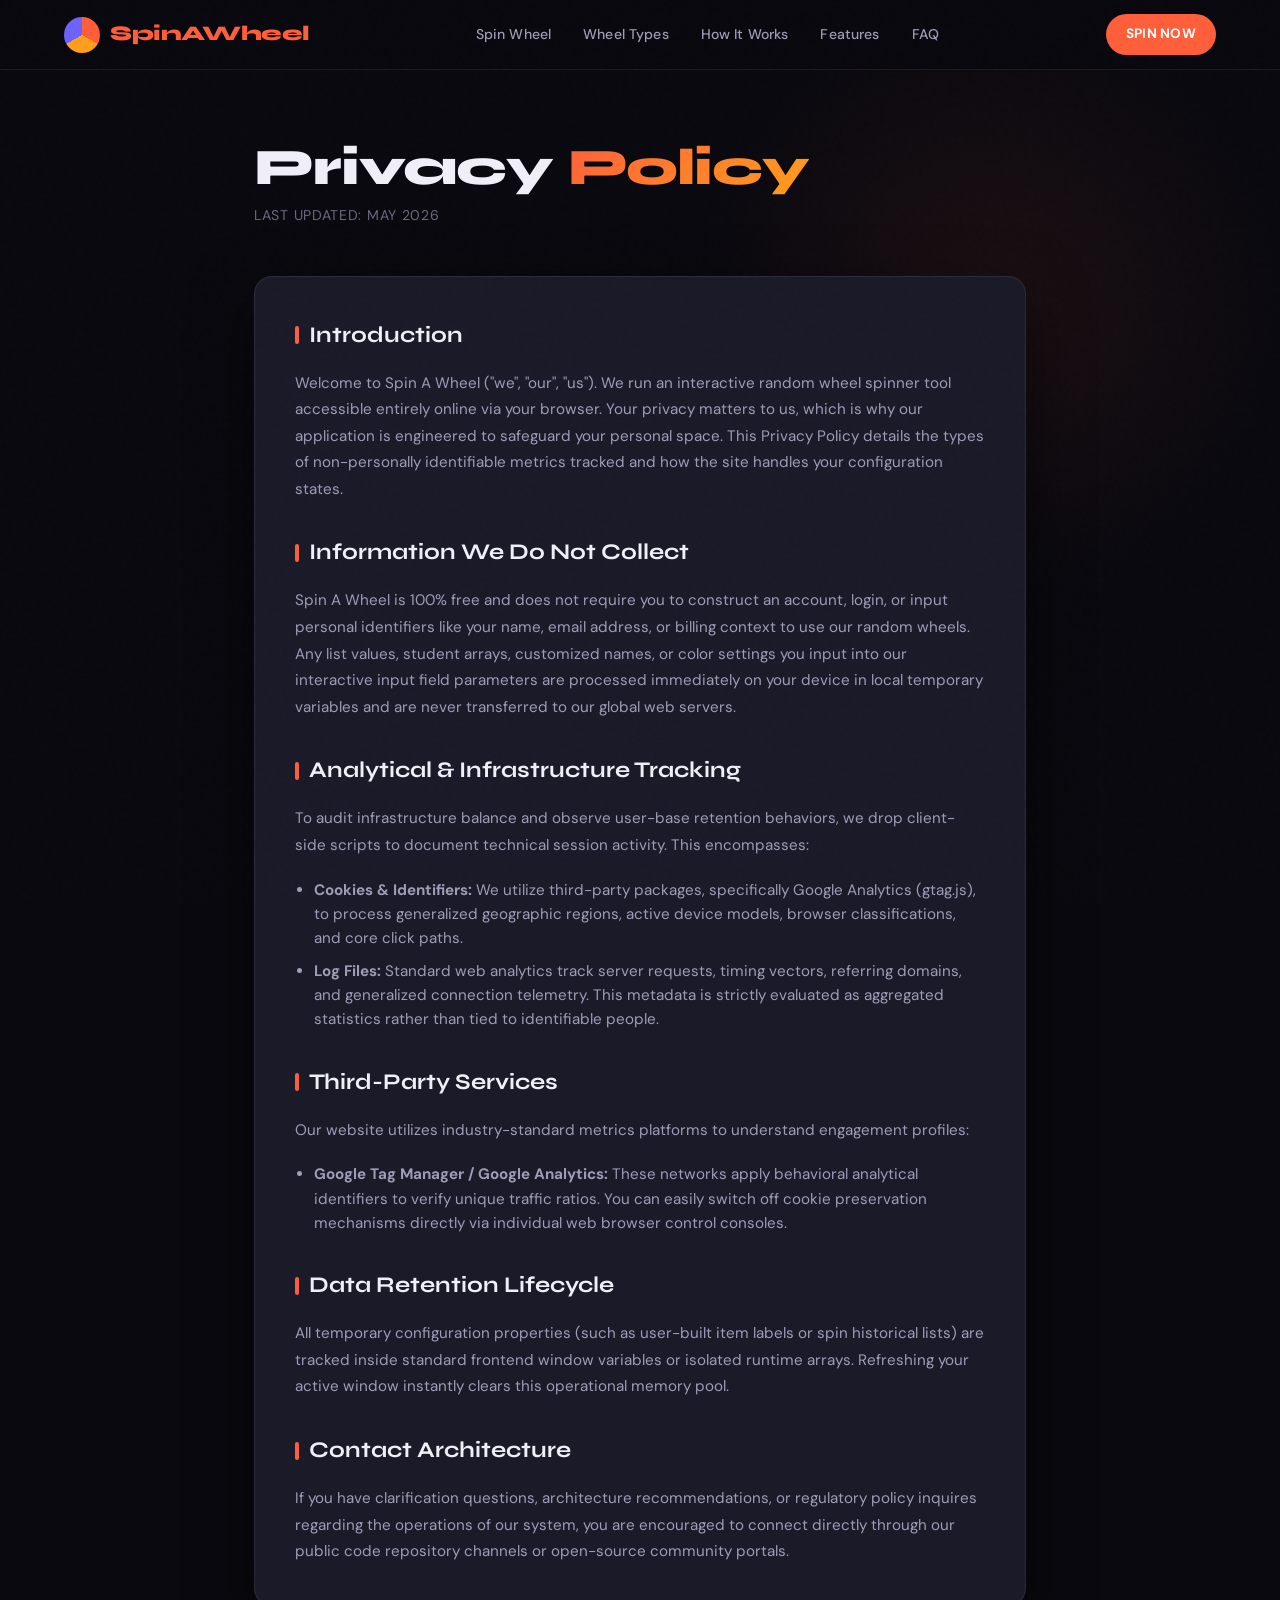
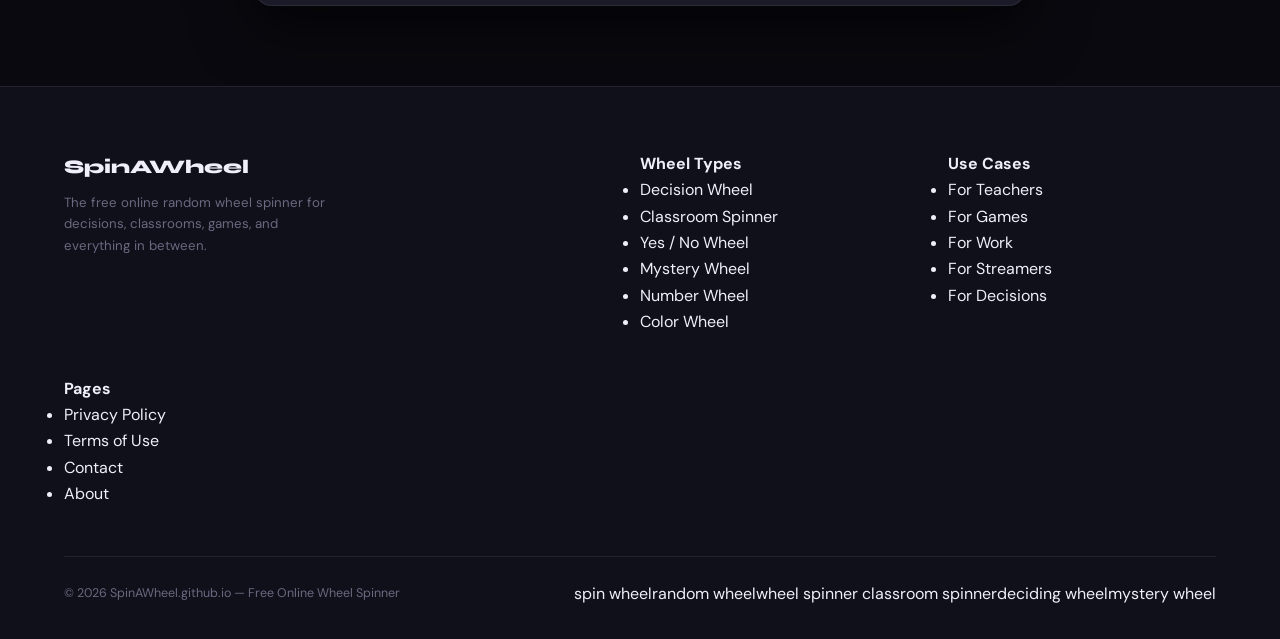
==== privacy.html @ 35850b82 "Create privacy.html" ====
<!DOCTYPE html>
<html lang="en">
<head>
  <script async src="https://www.googletagmanager.com/gtag/js?id=G-ZPEH3GL405"></script>
  <script>
    window.dataLayer = window.dataLayer || [];
    function gtag(){dataLayer.push(arguments);}
    gtag('js', new Date());
    gtag('config', 'G-ZPEH3GL405');
  </script>
  <meta charset="UTF-8" />
  <meta name="viewport" content="width=device-width, initial-scale=1.0" />
  <title>Privacy Policy – Spin A Wheel</title>
  <meta name="description" content="Read the Privacy Policy for Spin A Wheel. Learn how we maintain your privacy and secure data on our free online random wheel spinner tool." />
  <meta name="robots" content="index, follow" />
  <link rel="canonical" href="https://spinawheel.github.io/privacy.html" />
  <link rel="icon" type="image/png" sizes="32x32" href="/favicon.png">

  <link rel="preconnect" href="https://fonts.googleapis.com" />
  <link rel="preconnect" href="https://fonts.gstatic.com" crossorigin />
  <link href="https://fonts.googleapis.com/css2?family=Syne:wght@400;600;700;800&family=DM+Sans:ital,wght@0,300;0,400;0,500;1,300&display=swap" rel="stylesheet" />

  <style>
    /* ============================================================
       CSS VARIABLES & RESET (Synced with Main Layout)
    ============================================================ */
    :root {
      --bg: #09090f;
      --bg2: #10101a;
      --bg3: #15151f;
      --surface: #1a1a28;
      --border: rgba(255,255,255,0.08);
      --accent: #ff5e3a;
      --accent2: #ff9f1c;
      --accent3: #6c63ff;
      --text: #f0eff8;
      --text2: #a09cb8;
      --text3: #6b6880;
      --radius: 18px;
      --radius-sm: 10px;
      --shadow: 0 20px 60px rgba(0,0,0,0.6);
      --font-display: 'Syne', sans-serif;
      --font-body: 'DM Sans', sans-serif;
    }

    *, *::before, *::after { box-sizing: border-box; margin: 0; padding: 0; }
    html { scroll-behavior: smooth; }
    body {
      background: var(--bg);
      color: var(--text);
      font-family: var(--font-body);
      font-size: 16px;
      line-height: 1.65;
      overflow-x: hidden;
    }
    a { color: inherit; text-decoration: none; transition: color 0.2s; }
    a:hover { color: var(--accent); }

    /* Scrollbar */
    ::-webkit-scrollbar { width: 6px; }
    ::-webkit-scrollbar-track { background: var(--bg2); }
    ::-webkit-scrollbar-thumb { background: var(--accent); border-radius: 3px; }

    /* Noise overlay overlaying body background */
    body::before {
      content: '';
      position: fixed; inset: 0;
      background-image: url("data:image/svg+xml,%3Csvg viewBox='0 0 200 200' xmlns='http://www.w3.org/2000/svg'%3E%3Cfilter id='n'%3E%3CfeTurbulence type='fractalNoise' baseFrequency='0.9' numOctaves='4' stitchTiles='stitch'/%3E%3C/filter%3E%3Crect width='100%25' height='100%25' filter='url(%23n)' opacity='0.03'/%3E%3C/svg%3E");
      pointer-events: none; z-index: 9999; opacity: 0.4;
    }

    /* ============================================================
       HEADER COMPONENT
    ============================================================ */
    #site-header {
      position: fixed; top: 0; left: 0; right: 0; z-index: 1000;
      padding: 0 5%; height: 70px;
      display: flex; align-items: center; justify-content: space-between;
      background: rgba(9,9,15,0.85); backdrop-filter: blur(20px);
      border-bottom: 1px solid var(--border); transition: all 0.3s;
    }
    #site-header.scrolled {
      height: 60px; background: rgba(9,9,15,0.97); box-shadow: 0 4px 30px rgba(0,0,0,0.5);
    }
    .header-logo {
      display: flex; align-items: center; gap: 10px;
      font-family: var(--font-display); font-weight: 800; font-size: 1.3rem; letter-spacing: -0.02em;
    }
    .header-logo .logo-icon {
      width: 36px; height: 36px;
      background: conic-gradient(var(--accent) 0deg 120deg, var(--accent2) 120deg 240deg, var(--accent3) 240deg 360deg);
      border-radius: 50%; animation: logoSpin 8s linear infinite; flex-shrink: 0;
    }
    @keyframes logoSpin { to { transform: rotate(360deg); } }
    .header-logo span { color: var(--accent); }
    .header-nav { display: flex; align-items: center; gap: 2rem; }
    .header-nav a { font-size: 0.88rem; font-weight: 500; color: var(--text2); letter-spacing: 0.01em; }
    .header-nav a:hover, .header-nav a.active { color: var(--text); }
    .header-cta {
      background: var(--accent); color: #fff; font-weight: 700; font-size: 0.85rem;
      padding: 9px 20px; border-radius: 50px; letter-spacing: 0.02em; text-transform: uppercase;
    }
    .header-cta:hover { background: #ff7a5c; transform: translateY(-1px); box-shadow: 0 6px 20px rgba(255,94,58,0.4); }
    
    .hamburger { display: none; flex-direction: column; gap: 5px; background: none; padding: 4px; }
    .hamburger span { width: 24px; height: 2px; background: var(--text); border-radius: 2px; transition: all 0.3s; display: block; }
    .mobile-nav {
      display: none; position: fixed; top: 70px; left: 0; right: 0;
      background: var(--bg2); border-bottom: 1px solid var(--border);
      flex-direction: column; padding: 1.5rem 5%; gap: 1rem; z-index: 999;
    }
    .mobile-nav.open { display: flex; }
    .mobile-nav a { font-size: 1rem; color: var(--text2); padding: 0.4rem 0; }
    @media (max-width: 768px) { .header-nav, .header-cta { display: none; } .hamburger { display: flex; } }

    /* ============================================================
       LEGAL CONTENT CONTAINER
    ============================================================ */
    .legal-wrapper {
      padding: 140px 5% 80px;
      max-width: 900px;
      margin: 0 auto;
      position: relative;
    }
    .hero-bg-glow {
      position: absolute; width: 600px; height: 600px;
      background: radial-gradient(circle, rgba(255,94,58,0.08) 0%, transparent 70%);
      top: 0px; right: -200px; pointer-events: none; z-index: 0;
    }
    .legal-header {
      margin-bottom: 3rem;
      position: relative; z-index: 1;
    }
    .legal-title {
      font-family: var(--font-display); font-size: clamp(2.2rem, 4vw, 3.5rem);
      font-weight: 800; letter-spacing: -0.02em; line-height: 1.1; margin-bottom: 0.5rem;
    }
    .legal-title .grad {
      background: linear-gradient(135deg, var(--accent) 0%, var(--accent2) 100%);
      -webkit-background-clip: text; -webkit-text-fill-color: transparent; background-clip: text;
    }
    .legal-meta {
      font-size: 0.88rem; color: var(--text3); text-transform: uppercase; letter-spacing: 0.05em;
    }
    .legal-content {
      background: var(--surface); border: 1px solid var(--border);
      border-radius: var(--radius); padding: 2.5rem;
      box-shadow: var(--shadow); position: relative; z-index: 1;
    }
    .legal-content section {
      margin-bottom: 2rem;
    }
    .legal-content section:last-child {
      margin-bottom: 0;
    }
    .legal-content h2 {
      font-family: var(--font-display); font-size: 1.4rem; font-weight: 700;
      margin-bottom: 1rem; color: var(--text); display: flex; align-items: center; gap: 10px;
    }
    .legal-content h2::before {
      content: ''; width: 4px; height: 18px; background: var(--accent); border-radius: 2px; display: inline-block;
    }
    .legal-content p {
      color: var(--text2); font-size: 0.95rem; line-height: 1.75; margin-bottom: 1.2rem;
    }
    .legal-content p:last-child {
      margin-bottom: 0;
    }
    .legal-content ul {
      margin: 0 0 1.2rem 1.2rem; list-style: disc; color: var(--text2); font-size: 0.95rem;
    }
    .legal-content ul li {
      margin-bottom: 0.5rem; line-height: 1.6;
    }

    /* ============================================================
       FOOTER COMPONENT
    ============================================================ */
    #site-footer {
      background: var(--bg2); border-top: 1px solid var(--border); padding: 4rem 5% 2rem;
      position: relative; z-index: 1;
    }
    .footer-top { display: grid; grid-template-columns: 2fr 1fr 1fr; gap: 2.5rem; margin-bottom: 3rem; }
    @media (max-width: 768px) { .footer-top { grid-template-columns: 1fr; gap: 2rem; } }
    .footer-brand .brand-name { font-family: var(--font-display); font-size: 1.2rem; font-weight: 800; margin-bottom: 0.6rem; }
    .footer-brand p { font-size: 0.83rem; color: var(--text3); line-height: 1.6; max-width: 280px; }
    .footer-links h4 { font-family: var(--font-display); font-size: 0.85rem; font-weight: 700; text-transform: uppercase; letter-spacing: 0.05em; margin-bottom: 1rem; color: var(--text); }
    .footer-links ul { display: flex; flex-direction: column; gap: 0.6rem; }
    .footer-links a { font-size: 0.85rem; color: var(--text2); }
    .footer-links a:hover { color: var(--text); }
    .footer-bottom { border-top: 1px solid var(--border); padding-top: 1.5rem; display: flex; justify-content: space-between; align-items: center; flex-wrap: wrap; gap: 1rem; }
    .footer-bottom p { font-size: 0.78rem; color: var(--text3); }
    .footer-legal-links { display: flex; gap: 1.5rem; }
    .footer-legal-links a { font-size: 0.78rem; color: var(--text3); }
    .footer-legal-links a:hover { color: var(--text2); }
  </style>
</head>
<body>

  <!-- HEADER (component) -->
<header id="site-header"></header>
<nav class="mobile-nav" id="mobile-nav"></nav>

  <main class="legal-wrapper">
    <div class="hero-bg-glow"></div>
    
    <div class="legal-header">
      <h1 class="legal-title">Privacy <span class="grad">Policy</span></h1>
      <div class="legal-meta">Last Updated: May 2026</div>
    </div>

    <article class="legal-content">
      <section>
        <h2>Introduction</h2>
        <p>Welcome to Spin A Wheel ("we", "our", "us"). We run an interactive random wheel spinner tool accessible entirely online via your browser. Your privacy matters to us, which is why our application is engineered to safeguard your personal space. This Privacy Policy details the types of non-personally identifiable metrics tracked and how the site handles your configuration states.</p>
      </section>

      <section>
        <h2>Information We Do Not Collect</h2>
        <p>Spin A Wheel is 100% free and does not require you to construct an account, login, or input personal identifiers like your name, email address, or billing context to use our random wheels. Any list values, student arrays, customized names, or color settings you input into our interactive input field parameters are processed immediately on your device in local temporary variables and are never transferred to our global web servers.</p>
      </section>

      <section>
        <h2>Analytical & Infrastructure Tracking</h2>
        <p>To audit infrastructure balance and observe user-base retention behaviors, we drop client-side scripts to document technical session activity. This encompasses:</p>
        <ul>
          <li><strong>Cookies & Identifiers:</strong> We utilize third-party packages, specifically Google Analytics (gtag.js), to process generalized geographic regions, active device models, browser classifications, and core click paths.</li>
          <li><strong>Log Files:</strong> Standard web analytics track server requests, timing vectors, referring domains, and generalized connection telemetry. This metadata is strictly evaluated as aggregated statistics rather than tied to identifiable people.</li>
        </ul>
      </section>

      <section>
        <h2>Third-Party Services</h2>
        <p>Our website utilizes industry-standard metrics platforms to understand engagement profiles:</p>
        <ul>
          <li><strong>Google Tag Manager / Google Analytics:</strong> These networks apply behavioral analytical identifiers to verify unique traffic ratios. You can easily switch off cookie preservation mechanisms directly via individual web browser control consoles.</li>
        </ul>
      </section>

      <section>
        <h2>Data Retention Lifecycle</h2>
        <p>All temporary configuration properties (such as user-built item labels or spin historical lists) are tracked inside standard frontend window variables or isolated runtime arrays. Refreshing your active window instantly clears this operational memory pool.</p>
      </section>

      <section>
        <h2>Contact Architecture</h2>
        <p>If you have clarification questions, architecture recommendations, or regulatory policy inquires regarding the operations of our system, you are encouraged to connect directly through our public code repository channels or open-source community portals.</p>
      </section>
    </article>
  </main>

  <!-- Footer placeholder -->
<footer id="site-footer"></footer>

<!-- Include the component scripts -->
<script src="components/header.js"></script>
<script src="components/footer.js"></script>  
</body>
</html>
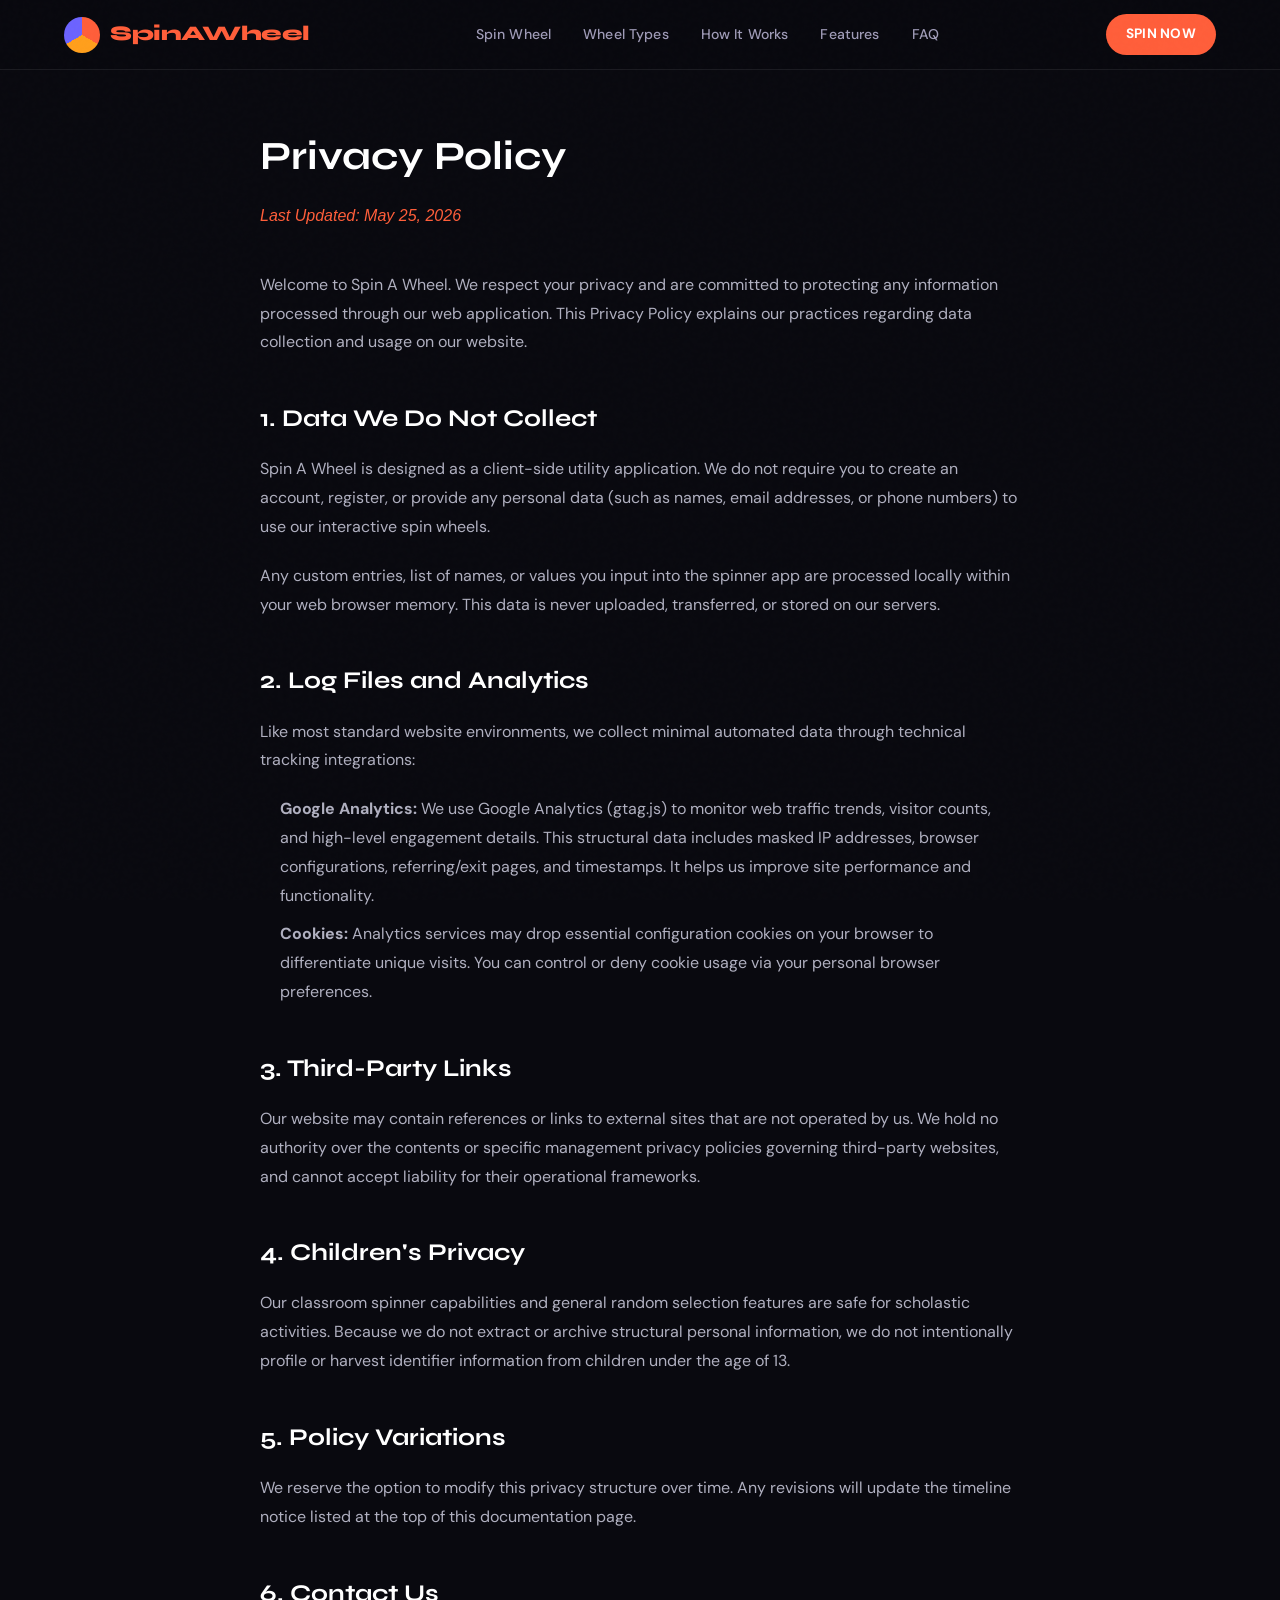
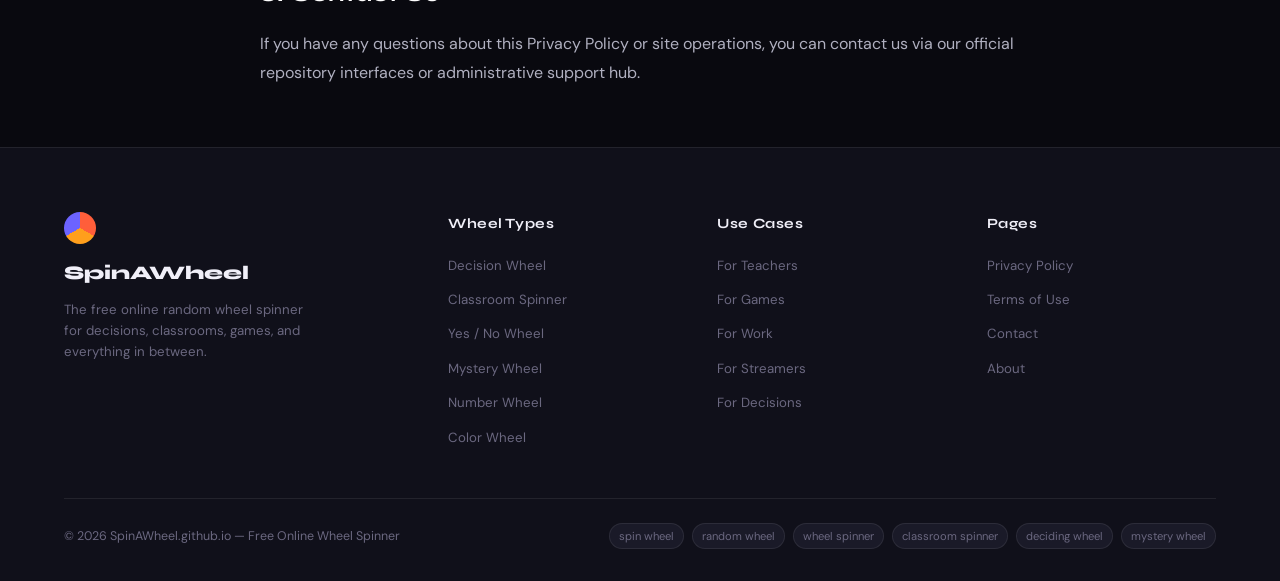
==== commit a04c2f00: "Update privacy.html" ====
--- a/privacy.html
+++ b/privacy.html
@@ -1,259 +1,105 @@
 <!DOCTYPE html>
 <html lang="en">
-<head>
-  <script async src="https://www.googletagmanager.com/gtag/js?id=G-ZPEH3GL405"></script>
-  <script>
-    window.dataLayer = window.dataLayer || [];
-    function gtag(){dataLayer.push(arguments);}
-    gtag('js', new Date());
-    gtag('config', 'G-ZPEH3GL405');
-  </script>
+<head>  
   <meta charset="UTF-8" />
   <meta name="viewport" content="width=device-width, initial-scale=1.0" />
   <title>Privacy Policy – Spin A Wheel</title>
-  <meta name="description" content="Read the Privacy Policy for Spin A Wheel. Learn how we maintain your privacy and secure data on our free online random wheel spinner tool." />
+  <meta name="description" content="Privacy Policy for Spin A Wheel. Learn how we handle your data when using our free online random wheel spinner." />
   <meta name="robots" content="index, follow" />
   <link rel="canonical" href="https://spinawheel.github.io/privacy.html" />
   <link rel="icon" type="image/png" sizes="32x32" href="/favicon.png">
-
   <link rel="preconnect" href="https://fonts.googleapis.com" />
   <link rel="preconnect" href="https://fonts.gstatic.com" crossorigin />
   <link href="https://fonts.googleapis.com/css2?family=Syne:wght@400;600;700;800&family=DM+Sans:ital,wght@0,300;0,400;0,500;1,300&display=swap" rel="stylesheet" />
-
+  <link rel="stylesheet" href="style.css" />  
   <style>
-    /* ============================================================
-       CSS VARIABLES & RESET (Synced with Main Layout)
-    ============================================================ */
-    :root {
-      --bg: #09090f;
-      --bg2: #10101a;
-      --bg3: #15151f;
-      --surface: #1a1a28;
-      --border: rgba(255,255,255,0.08);
-      --accent: #ff5e3a;
-      --accent2: #ff9f1c;
-      --accent3: #6c63ff;
-      --text: #f0eff8;
-      --text2: #a09cb8;
-      --text3: #6b6880;
-      --radius: 18px;
-      --radius-sm: 10px;
-      --shadow: 0 20px 60px rgba(0,0,0,0.6);
-      --font-display: 'Syne', sans-serif;
-      --font-body: 'DM Sans', sans-serif;
+    .legal-container {
+      max-width: 800px;
+      margin: 120px auto 60px;
+      padding: 0 20px;
+      font-family: 'DM Sans', sans-serif;
+      color: #b0b0c0;
+      line-height: 1.8;
     }
-
-    *, *::before, *::after { box-sizing: border-box; margin: 0; padding: 0; }
-    html { scroll-behavior: smooth; }
-    body {
-      background: var(--bg);
-      color: var(--text);
-      font-family: var(--font-body);
-      font-size: 16px;
-      line-height: 1.65;
-      overflow-x: hidden;
+    .legal-container h1 {
+      font-family: 'Syne', sans-serif;
+      color: #fff;
+      font-size: 2.5rem;
+      margin-bottom: 10px;
     }
-    a { color: inherit; text-decoration: none; transition: color 0.2s; }
-    a:hover { color: var(--accent); }
-
-    /* Scrollbar */
-    ::-webkit-scrollbar { width: 6px; }
-    ::-webkit-scrollbar-track { background: var(--bg2); }
-    ::-webkit-scrollbar-thumb { background: var(--accent); border-radius: 3px; }
-
-    /* Noise overlay overlaying body background */
-    body::before {
-      content: '';
-      position: fixed; inset: 0;
-      background-image: url("data:image/svg+xml,%3Csvg viewBox='0 0 200 200' xmlns='http://www.w3.org/2000/svg'%3E%3Cfilter id='n'%3E%3CfeTurbulence type='fractalNoise' baseFrequency='0.9' numOctaves='4' stitchTiles='stitch'/%3E%3C/filter%3E%3Crect width='100%25' height='100%25' filter='url(%23n)' opacity='0.03'/%3E%3C/svg%3E");
-      pointer-events: none; z-index: 9999; opacity: 0.4;
+    .legal-container h2 {
+      font-family: 'Syne', sans-serif;
+      color: #fff;
+      font-size: 1.5rem;
+      margin-top: 40px;
+      margin-bottom: 15px;
     }
-
-    /* ============================================================
-       HEADER COMPONENT
-    ============================================================ */
-    #site-header {
-      position: fixed; top: 0; left: 0; right: 0; z-index: 1000;
-      padding: 0 5%; height: 70px;
-      display: flex; align-items: center; justify-content: space-between;
-      background: rgba(9,9,15,0.85); backdrop-filter: blur(20px);
-      border-bottom: 1px solid var(--border); transition: all 0.3s;
+    .legal-container p {
+      margin-bottom: 20px;
     }
-    #site-header.scrolled {
-      height: 60px; background: rgba(9,9,15,0.97); box-shadow: 0 4px 30px rgba(0,0,0,0.5);
+    .legal-container ul {
+      margin-bottom: 20px;
+      padding-left: 20px;
     }
-    .header-logo {
-      display: flex; align-items: center; gap: 10px;
-      font-family: var(--font-display); font-weight: 800; font-size: 1.3rem; letter-spacing: -0.02em;
+    .legal-container li {
+      margin-bottom: 10px;
     }
-    .header-logo .logo-icon {
-      width: 36px; height: 36px;
-      background: conic-gradient(var(--accent) 0deg 120deg, var(--accent2) 120deg 240deg, var(--accent3) 240deg 360deg);
-      border-radius: 50%; animation: logoSpin 8s linear infinite; flex-shrink: 0;
+    .last-updated {
+      font-style: italic;
+      margin-bottom: 40px;
+      color: var(--accent, #6c63ff);
     }
-    @keyframes logoSpin { to { transform: rotate(360deg); } }
-    .header-logo span { color: var(--accent); }
-    .header-nav { display: flex; align-items: center; gap: 2rem; }
-    .header-nav a { font-size: 0.88rem; font-weight: 500; color: var(--text2); letter-spacing: 0.01em; }
-    .header-nav a:hover, .header-nav a.active { color: var(--text); }
-    .header-cta {
-      background: var(--accent); color: #fff; font-weight: 700; font-size: 0.85rem;
-      padding: 9px 20px; border-radius: 50px; letter-spacing: 0.02em; text-transform: uppercase;
-    }
-    .header-cta:hover { background: #ff7a5c; transform: translateY(-1px); box-shadow: 0 6px 20px rgba(255,94,58,0.4); }
-    
-    .hamburger { display: none; flex-direction: column; gap: 5px; background: none; padding: 4px; }
-    .hamburger span { width: 24px; height: 2px; background: var(--text); border-radius: 2px; transition: all 0.3s; display: block; }
-    .mobile-nav {
-      display: none; position: fixed; top: 70px; left: 0; right: 0;
-      background: var(--bg2); border-bottom: 1px solid var(--border);
-      flex-direction: column; padding: 1.5rem 5%; gap: 1rem; z-index: 999;
-    }
-    .mobile-nav.open { display: flex; }
-    .mobile-nav a { font-size: 1rem; color: var(--text2); padding: 0.4rem 0; }
-    @media (max-width: 768px) { .header-nav, .header-cta { display: none; } .hamburger { display: flex; } }
-
-    /* ============================================================
-       LEGAL CONTENT CONTAINER
-    ============================================================ */
-    .legal-wrapper {
-      padding: 140px 5% 80px;
-      max-width: 900px;
-      margin: 0 auto;
-      position: relative;
-    }
-    .hero-bg-glow {
-      position: absolute; width: 600px; height: 600px;
-      background: radial-gradient(circle, rgba(255,94,58,0.08) 0%, transparent 70%);
-      top: 0px; right: -200px; pointer-events: none; z-index: 0;
-    }
-    .legal-header {
-      margin-bottom: 3rem;
-      position: relative; z-index: 1;
-    }
-    .legal-title {
-      font-family: var(--font-display); font-size: clamp(2.2rem, 4vw, 3.5rem);
-      font-weight: 800; letter-spacing: -0.02em; line-height: 1.1; margin-bottom: 0.5rem;
-    }
-    .legal-title .grad {
-      background: linear-gradient(135deg, var(--accent) 0%, var(--accent2) 100%);
-      -webkit-background-clip: text; -webkit-text-fill-color: transparent; background-clip: text;
-    }
-    .legal-meta {
-      font-size: 0.88rem; color: var(--text3); text-transform: uppercase; letter-spacing: 0.05em;
-    }
-    .legal-content {
-      background: var(--surface); border: 1px solid var(--border);
-      border-radius: var(--radius); padding: 2.5rem;
-      box-shadow: var(--shadow); position: relative; z-index: 1;
-    }
-    .legal-content section {
-      margin-bottom: 2rem;
-    }
-    .legal-content section:last-child {
-      margin-bottom: 0;
-    }
-    .legal-content h2 {
-      font-family: var(--font-display); font-size: 1.4rem; font-weight: 700;
-      margin-bottom: 1rem; color: var(--text); display: flex; align-items: center; gap: 10px;
-    }
-    .legal-content h2::before {
-      content: ''; width: 4px; height: 18px; background: var(--accent); border-radius: 2px; display: inline-block;
-    }
-    .legal-content p {
-      color: var(--text2); font-size: 0.95rem; line-height: 1.75; margin-bottom: 1.2rem;
-    }
-    .legal-content p:last-child {
-      margin-bottom: 0;
-    }
-    .legal-content ul {
-      margin: 0 0 1.2rem 1.2rem; list-style: disc; color: var(--text2); font-size: 0.95rem;
-    }
-    .legal-content ul li {
-      margin-bottom: 0.5rem; line-height: 1.6;
-    }
-
-    /* ============================================================
-       FOOTER COMPONENT
-    ============================================================ */
-    #site-footer {
-      background: var(--bg2); border-top: 1px solid var(--border); padding: 4rem 5% 2rem;
-      position: relative; z-index: 1;
-    }
-    .footer-top { display: grid; grid-template-columns: 2fr 1fr 1fr; gap: 2.5rem; margin-bottom: 3rem; }
-    @media (max-width: 768px) { .footer-top { grid-template-columns: 1fr; gap: 2rem; } }
-    .footer-brand .brand-name { font-family: var(--font-display); font-size: 1.2rem; font-weight: 800; margin-bottom: 0.6rem; }
-    .footer-brand p { font-size: 0.83rem; color: var(--text3); line-height: 1.6; max-width: 280px; }
-    .footer-links h4 { font-family: var(--font-display); font-size: 0.85rem; font-weight: 700; text-transform: uppercase; letter-spacing: 0.05em; margin-bottom: 1rem; color: var(--text); }
-    .footer-links ul { display: flex; flex-direction: column; gap: 0.6rem; }
-    .footer-links a { font-size: 0.85rem; color: var(--text2); }
-    .footer-links a:hover { color: var(--text); }
-    .footer-bottom { border-top: 1px solid var(--border); padding-top: 1.5rem; display: flex; justify-content: space-between; align-items: center; flex-wrap: wrap; gap: 1rem; }
-    .footer-bottom p { font-size: 0.78rem; color: var(--text3); }
-    .footer-legal-links { display: flex; gap: 1.5rem; }
-    .footer-legal-links a { font-size: 0.78rem; color: var(--text3); }
-    .footer-legal-links a:hover { color: var(--text2); }
   </style>
 </head>
 <body>
 
-  <!-- HEADER (component) -->
 <header id="site-header"></header>
 <nav class="mobile-nav" id="mobile-nav"></nav>
 
-  <main class="legal-wrapper">
-    <div class="hero-bg-glow"></div>
-    
-    <div class="legal-header">
-      <h1 class="legal-title">Privacy <span class="grad">Policy</span></h1>
-      <div class="legal-meta">Last Updated: May 2026</div>
-    </div>
+<main class="legal-container">
+  <h1>Privacy Policy</h1>
+  <div class="last-updated">Last Updated: May 25, 2026</div>
 
-    <article class="legal-content">
-      <section>
-        <h2>Introduction</h2>
-        <p>Welcome to Spin A Wheel ("we", "our", "us"). We run an interactive random wheel spinner tool accessible entirely online via your browser. Your privacy matters to us, which is why our application is engineered to safeguard your personal space. This Privacy Policy details the types of non-personally identifiable metrics tracked and how the site handles your configuration states.</p>
-      </section>
+  <p>Welcome to Spin A Wheel. We respect your privacy and are committed to protecting any information processed through our web application. This Privacy Policy explains our practices regarding data collection and usage on our website.</p>
 
-      <section>
-        <h2>Information We Do Not Collect</h2>
-        <p>Spin A Wheel is 100% free and does not require you to construct an account, login, or input personal identifiers like your name, email address, or billing context to use our random wheels. Any list values, student arrays, customized names, or color settings you input into our interactive input field parameters are processed immediately on your device in local temporary variables and are never transferred to our global web servers.</p>
-      </section>
+  <h2>1. Data We Do Not Collect</h2>
+  <p>Spin A Wheel is designed as a client-side utility application. We do not require you to create an account, register, or provide any personal data (such as names, email addresses, or phone numbers) to use our interactive spin wheels.</p>
+  <p>Any custom entries, list of names, or values you input into the spinner app are processed locally within your web browser memory. This data is never uploaded, transferred, or stored on our servers.</p>
 
-      <section>
-        <h2>Analytical & Infrastructure Tracking</h2>
-        <p>To audit infrastructure balance and observe user-base retention behaviors, we drop client-side scripts to document technical session activity. This encompasses:</p>
-        <ul>
-          <li><strong>Cookies & Identifiers:</strong> We utilize third-party packages, specifically Google Analytics (gtag.js), to process generalized geographic regions, active device models, browser classifications, and core click paths.</li>
-          <li><strong>Log Files:</strong> Standard web analytics track server requests, timing vectors, referring domains, and generalized connection telemetry. This metadata is strictly evaluated as aggregated statistics rather than tied to identifiable people.</li>
-        </ul>
-      </section>
+  <h2>2. Log Files and Analytics</h2>
+  <p>Like most standard website environments, we collect minimal automated data through technical tracking integrations:</p>
+  <ul>
+    <li><strong>Google Analytics:</strong> We use Google Analytics (gtag.js) to monitor web traffic trends, visitor counts, and high-level engagement details. This structural data includes masked IP addresses, browser configurations, referring/exit pages, and timestamps. It helps us improve site performance and functionality.</li>
+    <li><strong>Cookies:</strong> Analytics services may drop essential configuration cookies on your browser to differentiate unique visits. You can control or deny cookie usage via your personal browser preferences.</li>
+  </ul>
 
-      <section>
-        <h2>Third-Party Services</h2>
-        <p>Our website utilizes industry-standard metrics platforms to understand engagement profiles:</p>
-        <ul>
-          <li><strong>Google Tag Manager / Google Analytics:</strong> These networks apply behavioral analytical identifiers to verify unique traffic ratios. You can easily switch off cookie preservation mechanisms directly via individual web browser control consoles.</li>
-        </ul>
-      </section>
+  <h2>3. Third-Party Links</h2>
+  <p>Our website may contain references or links to external sites that are not operated by us. We hold no authority over the contents or specific management privacy policies governing third-party websites, and cannot accept liability for their operational frameworks.</p>
 
-      <section>
-        <h2>Data Retention Lifecycle</h2>
-        <p>All temporary configuration properties (such as user-built item labels or spin historical lists) are tracked inside standard frontend window variables or isolated runtime arrays. Refreshing your active window instantly clears this operational memory pool.</p>
-      </section>
+  <h2>4. Children's Privacy</h2>
+  <p>Our classroom spinner capabilities and general random selection features are safe for scholastic activities. Because we do not extract or archive structural personal information, we do not intentionally profile or harvest identifier information from children under the age of 13.</p>
 
-      <section>
-        <h2>Contact Architecture</h2>
-        <p>If you have clarification questions, architecture recommendations, or regulatory policy inquires regarding the operations of our system, you are encouraged to connect directly through our public code repository channels or open-source community portals.</p>
-      </section>
-    </article>
-  </main>
+  <h2>5. Policy Variations</h2>
+  <p>We reserve the option to modify this privacy structure over time. Any revisions will update the timeline notice listed at the top of this documentation page.</p>
 
-  <!-- Footer placeholder -->
+  <h2>6. Contact Us</h2>
+  <p>If you have any questions about this Privacy Policy or site operations, you can contact us via our official repository interfaces or administrative support hub.</p>
+</main>
+
 <footer id="site-footer"></footer>
 
-<!-- Include the component scripts -->
 <script src="components/header.js"></script>
-<script src="components/footer.js"></script>  
+<script src="components/footer.js"></script>
+<script>
+  const observer = new IntersectionObserver((entries) => {
+    entries.forEach(e => {
+      if (e.isIntersecting) {
+        e.target.classList.add('visible');
+        observer.unobserve(e.target);
+      }
+    });
+  }, { threshold: 0.1 });
+  document.querySelectorAll('.reveal').forEach(el => observer.observe(el));
+</script>
 </body>
 </html>
--- a/style.css
+++ b/style.css
@@ -0,0 +1,875 @@
+ /* ============================================================
+       CSS VARIABLES & RESET
+    ============================================================ */
+    :root {
+      --bg: #09090f;
+      --bg2: #10101a;
+      --bg3: #15151f;
+      --surface: #1a1a28;
+      --border: rgba(255,255,255,0.08);
+      --accent: #ff5e3a;
+      --accent2: #ff9f1c;
+      --accent3: #6c63ff;
+      --teal: #00e5c3;
+      --text: #f0eff8;
+      --text2: #a09cb8;
+      --text3: #6b6880;
+      --radius: 18px;
+      --radius-sm: 10px;
+      --shadow: 0 20px 60px rgba(0,0,0,0.6);
+      --glow: 0 0 40px rgba(255,94,58,0.25);
+      --font-display: 'Syne', sans-serif;
+      --font-body: 'DM Sans', sans-serif;
+
+      /* Wheel segment colors */
+      --w1: #ff5e3a; --w2: #ff9f1c; --w3: #ffe94d;
+      --w4: #2ae89a; --w5: #00d4ff; --w6: #6c63ff;
+      --w7: #e040fb; --w8: #ff4081; --w9: #00bfa5;
+      --w10: #ffab40; --w11: #69f0ae; --w12: #40c4ff;
+    }
+
+    *, *::before, *::after { box-sizing: border-box; margin: 0; padding: 0; }
+    html { scroll-behavior: smooth; }
+    body {
+      background: var(--bg);
+      color: var(--text);
+      font-family: var(--font-body);
+      font-size: 16px;
+      line-height: 1.65;
+      overflow-x: hidden;
+    }
+    a { color: inherit; text-decoration: none; }
+    ul { list-style: none; }
+    button { cursor: pointer; font-family: var(--font-body); border: none; outline: none; }
+    input, textarea { font-family: var(--font-body); outline: none; border: none; }
+    img { max-width: 100%; display: block; }
+
+    /* ============================================================
+       SCROLLBAR
+    ============================================================ */
+    ::-webkit-scrollbar { width: 6px; }
+    ::-webkit-scrollbar-track { background: var(--bg2); }
+    ::-webkit-scrollbar-thumb { background: var(--accent); border-radius: 3px; }
+
+    /* ============================================================
+       NOISE OVERLAY
+    ============================================================ */
+    body::before {
+      content: '';
+      position: fixed; inset: 0;
+      background-image: url("data:image/svg+xml,%3Csvg viewBox='0 0 200 200' xmlns='http://www.w3.org/2000/svg'%3E%3Cfilter id='n'%3E%3CfeTurbulence type='fractalNoise' baseFrequency='0.9' numOctaves='4' stitchTiles='stitch'/%3E%3C/filter%3E%3Crect width='100%25' height='100%25' filter='url(%23n)' opacity='0.03'/%3E%3C/svg%3E");
+      pointer-events: none; z-index: 9999; opacity: 0.4;
+    }
+
+    /* ============================================================
+       HEADER COMPONENT
+    ============================================================ */
+    #site-header {
+      position: fixed; top: 0; left: 0; right: 0; z-index: 1000;
+      padding: 0 5%;
+      height: 70px;
+      display: flex; align-items: center; justify-content: space-between;
+      background: rgba(9,9,15,0.85);
+      backdrop-filter: blur(20px);
+      border-bottom: 1px solid var(--border);
+      transition: all 0.3s;
+    }
+    #site-header.scrolled {
+      height: 60px;
+      background: rgba(9,9,15,0.97);
+      box-shadow: 0 4px 30px rgba(0,0,0,0.5);
+    }
+    .header-logo {
+      display: flex; align-items: center; gap: 10px;
+      font-family: var(--font-display);
+      font-weight: 800; font-size: 1.3rem;
+      letter-spacing: -0.02em;
+    }
+    .header-logo .logo-icon {
+      width: 36px; height: 36px;
+      background: conic-gradient(var(--accent) 0deg 120deg, var(--accent2) 120deg 240deg, var(--accent3) 240deg 360deg);
+      border-radius: 50%;
+      animation: logoSpin 8s linear infinite;
+      flex-shrink: 0;
+    }
+    @keyframes logoSpin { to { transform: rotate(360deg); } }
+    .header-logo span { color: var(--accent); }
+    .header-nav { display: flex; align-items: center; gap: 2rem; }
+    .header-nav a {
+      font-size: 0.88rem; font-weight: 500; color: var(--text2);
+      transition: color 0.2s; letter-spacing: 0.01em;
+    }
+    .header-nav a:hover { color: var(--text); }
+    .header-cta {
+      background: var(--accent);
+      color: #fff; font-weight: 700; font-size: 0.85rem;
+      padding: 9px 20px; border-radius: 50px;
+      transition: all 0.2s; letter-spacing: 0.02em;
+      text-transform: uppercase;
+    }
+    .header-cta:hover { background: #ff7a5c; transform: translateY(-1px); box-shadow: 0 6px 20px rgba(255,94,58,0.4); }
+    .hamburger {
+      display: none; flex-direction: column; gap: 5px;
+      background: none; padding: 4px;
+    }
+    .hamburger span {
+      width: 24px; height: 2px;
+      background: var(--text); border-radius: 2px;
+      transition: all 0.3s;
+      display: block;
+    }
+    .mobile-nav {
+      display: none; position: fixed; top: 70px; left: 0; right: 0;
+      background: var(--bg2); border-bottom: 1px solid var(--border);
+      flex-direction: column; padding: 1.5rem 5%; gap: 1rem;
+      z-index: 999;
+    }
+    .mobile-nav.open { display: flex; }
+    .mobile-nav a { font-size: 1rem; color: var(--text2); padding: 0.4rem 0; }
+
+    @media (max-width: 768px) {
+      .header-nav, .header-cta { display: none; }
+      .hamburger { display: flex; }
+    }
+
+    /* ============================================================
+       HERO SECTION
+    ============================================================ */
+    #hero {
+      min-height: 100vh;
+      padding: 120px 5% 80px;
+      display: grid;
+      grid-template-columns: 1fr 1fr;
+      gap: 4rem;
+      align-items: center;
+      position: relative;
+      overflow: hidden;
+    }
+    .hero-bg-glow {
+      position: absolute;
+      width: 700px; height: 700px;
+      background: radial-gradient(circle, rgba(255,94,58,0.12) 0%, transparent 70%);
+      top: -100px; right: -150px;
+      pointer-events: none;
+    }
+    .hero-bg-glow2 {
+      position: absolute;
+      width: 500px; height: 500px;
+      background: radial-gradient(circle, rgba(108,99,255,0.1) 0%, transparent 70%);
+      bottom: -100px; left: -100px;
+      pointer-events: none;
+    }
+    .hero-left { position: relative; z-index: 1; }
+    .hero-badge {
+      display: inline-flex; align-items: center; gap: 8px;
+      background: rgba(255,94,58,0.1); border: 1px solid rgba(255,94,58,0.25);
+      color: var(--accent); font-size: 0.78rem; font-weight: 600;
+      padding: 6px 14px; border-radius: 50px;
+      margin-bottom: 1.5rem; letter-spacing: 0.08em; text-transform: uppercase;
+      animation: fadeUp 0.6s ease both;
+    }
+    .hero-badge::before {
+      content: ''; width: 6px; height: 6px; background: var(--accent);
+      border-radius: 50%; animation: pulse 1.5s infinite;
+    }
+    @keyframes pulse { 0%,100%{opacity:1;transform:scale(1)} 50%{opacity:0.5;transform:scale(1.3)} }
+    .hero-h1 {
+      font-family: var(--font-display);
+      font-size: clamp(2.8rem, 5vw, 4.5rem);
+      font-weight: 800; line-height: 1.05;
+      letter-spacing: -0.03em;
+      margin-bottom: 1.2rem;
+      animation: fadeUp 0.6s 0.1s ease both;
+    }
+    .hero-h1 .grad {
+      background: linear-gradient(135deg, var(--accent) 0%, var(--accent2) 100%);
+      -webkit-background-clip: text; -webkit-text-fill-color: transparent;
+      background-clip: text;
+    }
+    .hero-sub {
+      font-size: 1.08rem; color: var(--text2); line-height: 1.7;
+      max-width: 500px; margin-bottom: 2rem;
+      animation: fadeUp 0.6s 0.2s ease both;
+    }
+    .hero-actions {
+      display: flex; gap: 1rem; flex-wrap: wrap;
+      animation: fadeUp 0.6s 0.3s ease both;
+    }
+    .btn-primary {
+      background: linear-gradient(135deg, var(--accent), var(--accent2));
+      color: #fff; font-weight: 700; font-size: 0.95rem;
+      padding: 14px 32px; border-radius: 50px;
+      transition: all 0.25s; letter-spacing: 0.02em;
+      box-shadow: 0 8px 30px rgba(255,94,58,0.35);
+    }
+    .btn-primary:hover { transform: translateY(-2px); box-shadow: 0 12px 40px rgba(255,94,58,0.5); }
+    .btn-secondary {
+      background: var(--surface); color: var(--text);
+      font-weight: 600; font-size: 0.95rem;
+      padding: 14px 32px; border-radius: 50px;
+      border: 1px solid var(--border);
+      transition: all 0.25s;
+    }
+    .btn-secondary:hover { border-color: rgba(255,255,255,0.2); background: var(--bg3); }
+    .hero-stats {
+      display: flex; gap: 2rem; margin-top: 2.5rem; flex-wrap: wrap;
+      animation: fadeUp 0.6s 0.4s ease both;
+    }
+    .hero-stat { }
+    .hero-stat .num {
+      font-family: var(--font-display);
+      font-size: 1.8rem; font-weight: 800; color: var(--text);
+      line-height: 1;
+    }
+    .hero-stat .lbl { font-size: 0.78rem; color: var(--text3); text-transform: uppercase; letter-spacing: 0.06em; }
+
+    /* Hero Wheel Container */
+    .hero-right {
+      display: flex; justify-content: center; align-items: center;
+      position: relative; z-index: 1;
+      animation: fadeUp 0.8s 0.2s ease both;
+    }
+    .wheel-wrapper {
+      position: relative;
+      width: min(480px, 90vw);
+      aspect-ratio: 1;
+    }
+    .wheel-pointer {
+      position: absolute;
+      top: -18px; left: 50%;
+      transform: translateX(-50%);
+      width: 0; height: 0;
+      border-left: 16px solid transparent;
+      border-right: 16px solid transparent;
+      border-top: 36px solid var(--accent);
+      filter: drop-shadow(0 4px 12px rgba(255,94,58,0.7));
+      z-index: 10;
+    }
+    .wheel-pointer::after {
+      content: '';
+      position: absolute;
+      top: -42px; left: -8px;
+      width: 16px; height: 16px;
+      background: var(--accent);
+      border-radius: 50%;
+    }
+    #mainCanvas {
+      width: 100%; height: 100%;
+      border-radius: 50%;
+      box-shadow: 0 0 0 6px rgba(255,255,255,0.06), var(--shadow), 0 0 80px rgba(255,94,58,0.2);
+      cursor: pointer;
+    }
+    .spin-center-btn {
+      position: absolute; top: 50%; left: 50%;
+      transform: translate(-50%,-50%);
+      width: 70px; height: 70px; border-radius: 50%;
+      background: linear-gradient(135deg, var(--accent), var(--accent2));
+      color: #fff; font-family: var(--font-display);
+      font-weight: 800; font-size: 0.75rem; letter-spacing: 0.05em;
+      text-transform: uppercase;
+      box-shadow: 0 4px 20px rgba(255,94,58,0.6), inset 0 1px 0 rgba(255,255,255,0.3);
+      z-index: 10; transition: transform 0.2s, box-shadow 0.2s;
+    }
+    .spin-center-btn:hover { transform: translate(-50%,-50%) scale(1.08); box-shadow: 0 8px 30px rgba(255,94,58,0.7); }
+    .spin-center-btn:active { transform: translate(-50%,-50%) scale(0.96); }
+    .spin-center-btn.spinning { pointer-events: none; }
+
+    @keyframes fadeUp { from { opacity:0; transform:translateY(24px); } to { opacity:1; transform:translateY(0); } }
+    @media (max-width: 900px) {
+      #hero { grid-template-columns: 1fr; padding-top: 100px; }
+      .hero-right { order: -1; }
+      .wheel-wrapper { width: min(320px, 85vw); }
+    }
+
+    /* ============================================================
+       WHEEL APP SECTION
+    ============================================================ */
+    #wheel-app {
+      padding: 80px 5%;
+      background: var(--bg2);
+      position: relative;
+    }
+    .section-label {
+      font-size: 0.75rem; font-weight: 700; letter-spacing: 0.12em;
+      text-transform: uppercase; color: var(--accent);
+      margin-bottom: 0.6rem;
+    }
+    .section-title {
+      font-family: var(--font-display);
+      font-size: clamp(1.8rem, 3vw, 2.8rem);
+      font-weight: 800; letter-spacing: -0.02em; line-height: 1.1;
+      margin-bottom: 0.8rem;
+    }
+    .section-sub { color: var(--text2); font-size: 1rem; max-width: 540px; }
+    .section-header { margin-bottom: 3rem; }
+
+    .app-layout {
+      display: grid;
+      grid-template-columns: 1fr 380px;
+      gap: 2.5rem;
+      align-items: start;
+    }
+
+    /* Type Tabs */
+    .wheel-type-tabs {
+      display: flex; gap: 0.5rem; flex-wrap: wrap;
+      margin-bottom: 2rem;
+    }
+    .type-tab {
+      padding: 8px 18px; border-radius: 50px;
+      font-size: 0.82rem; font-weight: 600;
+      background: var(--surface); color: var(--text2);
+      border: 1px solid var(--border);
+      transition: all 0.2s; cursor: pointer;
+    }
+    .type-tab.active {
+      background: var(--accent); color: #fff; border-color: var(--accent);
+      box-shadow: 0 4px 16px rgba(255,94,58,0.35);
+    }
+    .type-tab:hover:not(.active) { border-color: rgba(255,255,255,0.2); color: var(--text); }
+
+    /* App Wheel */
+    .app-wheel-area {
+      display: flex; flex-direction: column; align-items: center; gap: 1.5rem;
+    }
+    .app-wheel-wrapper {
+      position: relative;
+      width: min(420px, 100%);
+      aspect-ratio: 1;
+    }
+    .app-wheel-wrapper .wheel-pointer {
+      top: -16px;
+      border-left: 14px solid transparent;
+      border-right: 14px solid transparent;
+      border-top: 30px solid var(--accent);
+    }
+    .app-wheel-wrapper .wheel-pointer::after {
+      top: -36px; left: -7px; width: 14px; height: 14px;
+    }
+    #appCanvas {
+      width: 100%; height: 100%; border-radius: 50%;
+      box-shadow: 0 0 0 5px rgba(255,255,255,0.05), var(--shadow), 0 0 60px rgba(108,99,255,0.15);
+      cursor: pointer;
+    }
+    .app-spin-btn {
+      position: absolute; top: 50%; left: 50%;
+      transform: translate(-50%,-50%);
+      width: 64px; height: 64px; border-radius: 50%;
+      background: linear-gradient(135deg, var(--accent3), #9b59f5);
+      color: #fff; font-family: var(--font-display);
+      font-weight: 800; font-size: 0.7rem; letter-spacing: 0.05em;
+      text-transform: uppercase;
+      box-shadow: 0 4px 18px rgba(108,99,255,0.5), inset 0 1px 0 rgba(255,255,255,0.2);
+      z-index: 10; transition: transform 0.2s, box-shadow 0.2s;
+    }
+    .app-spin-btn:hover { transform: translate(-50%,-50%) scale(1.08); }
+    .app-spin-btn.spinning { pointer-events: none; }
+
+    /* Result display */
+    .result-display {
+      background: var(--surface);
+      border: 1px solid var(--border);
+      border-radius: var(--radius);
+      padding: 1rem 1.5rem;
+      text-align: center; width: 100%; max-width: 420px;
+      min-height: 60px; display: flex; align-items: center; justify-content: center;
+    }
+    .result-display .result-label { color: var(--text3); font-size: 0.78rem; text-transform: uppercase; letter-spacing: 0.08em; }
+    .result-display .result-value {
+      font-family: var(--font-display);
+      font-size: 1.5rem; font-weight: 800; color: var(--accent);
+      margin-top: 2px; transition: all 0.4s;
+    }
+    .result-display.winner { border-color: var(--accent); box-shadow: 0 0 20px rgba(255,94,58,0.2); }
+    @keyframes popIn { 0%{transform:scale(0.7);opacity:0} 70%{transform:scale(1.1)} 100%{transform:scale(1);opacity:1} }
+    .result-pop { animation: popIn 0.5s cubic-bezier(0.34,1.56,0.64,1) both; }
+
+    /* Sidebar panel */
+    .app-sidebar {
+      background: var(--surface);
+      border: 1px solid var(--border);
+      border-radius: var(--radius);
+      padding: 1.5rem;
+      position: sticky; top: 90px;
+    }
+    .sidebar-title {
+      font-family: var(--font-display);
+      font-size: 1rem; font-weight: 700;
+      margin-bottom: 1rem; color: var(--text);
+    }
+    .entries-list {
+      display: flex; flex-direction: column; gap: 6px;
+      max-height: 280px; overflow-y: auto;
+      margin-bottom: 1rem;
+      padding-right: 4px;
+    }
+    .entry-item {
+      display: flex; align-items: center; gap: 8px;
+      background: var(--bg3); border: 1px solid var(--border);
+      border-radius: var(--radius-sm); padding: 8px 10px;
+      font-size: 0.88rem; transition: all 0.2s;
+    }
+    .entry-item:hover { border-color: rgba(255,255,255,0.15); }
+    .entry-color {
+      width: 12px; height: 12px; border-radius: 50%; flex-shrink: 0;
+    }
+    .entry-text { flex: 1; color: var(--text); }
+    .entry-del {
+      width: 20px; height: 20px; border-radius: 50%;
+      background: none; color: var(--text3); font-size: 1rem;
+      transition: all 0.2s; display: flex; align-items: center; justify-content: center;
+      line-height: 1;
+    }
+    .entry-del:hover { color: var(--accent); background: rgba(255,94,58,0.1); }
+
+    .add-entry-row {
+      display: flex; gap: 8px;
+    }
+    .add-entry-input {
+      flex: 1; background: var(--bg3); border: 1px solid var(--border);
+      border-radius: var(--radius-sm); padding: 9px 12px;
+      color: var(--text); font-size: 0.88rem;
+      transition: border-color 0.2s;
+    }
+    .add-entry-input:focus { border-color: var(--accent3); }
+    .add-entry-input::placeholder { color: var(--text3); }
+    .add-btn {
+      background: var(--accent3); color: #fff;
+      border-radius: var(--radius-sm); padding: 9px 16px;
+      font-weight: 700; font-size: 0.85rem; transition: all 0.2s;
+    }
+    .add-btn:hover { background: #7c75ff; }
+
+    .sidebar-actions {
+      display: flex; gap: 8px; margin-top: 1rem;
+    }
+    .sidebar-btn {
+      flex: 1; padding: 9px; border-radius: var(--radius-sm);
+      font-size: 0.8rem; font-weight: 600; text-align: center;
+      background: var(--bg3); color: var(--text2);
+      border: 1px solid var(--border);
+      transition: all 0.2s;
+    }
+    .sidebar-btn:hover { border-color: rgba(255,255,255,0.2); color: var(--text); }
+    .sidebar-btn.danger:hover { border-color: rgba(255,94,58,0.4); color: var(--accent); }
+
+    /* History */
+    .spin-history { margin-top: 1.2rem; }
+    .history-title {
+      font-size: 0.78rem; font-weight: 600; color: var(--text3);
+      text-transform: uppercase; letter-spacing: 0.08em; margin-bottom: 0.6rem;
+    }
+    .history-list {
+      display: flex; flex-direction: column; gap: 4px;
+      max-height: 120px; overflow-y: auto;
+    }
+    .history-item {
+      display: flex; align-items: center; gap: 8px;
+      font-size: 0.8rem; color: var(--text2); padding: 4px 8px;
+      border-radius: 6px; background: var(--bg3);
+    }
+    .history-item .h-color { width: 8px; height: 8px; border-radius: 50%; flex-shrink: 0; }
+    .history-item .h-num { color: var(--text3); font-size: 0.72rem; }
+
+    @media (max-width: 1000px) {
+      .app-layout { grid-template-columns: 1fr; }
+      .app-sidebar { position: static; }
+    }
+
+    /* ============================================================
+       WHEEL TYPES SECTION
+    ============================================================ */
+    #wheel-types {
+      padding: 80px 5%;
+      background: var(--bg);
+    }
+    .types-grid {
+      display: grid;
+      grid-template-columns: repeat(auto-fill, minmax(220px, 1fr));
+      gap: 1.2rem;
+      margin-top: 2.5rem;
+    }
+    .type-card {
+      background: var(--surface);
+      border: 1px solid var(--border);
+      border-radius: var(--radius);
+      padding: 1.5rem;
+      transition: all 0.3s; cursor: pointer;
+      position: relative; overflow: hidden;
+    }
+    .type-card::before {
+      content: ''; position: absolute;
+      inset: 0; opacity: 0;
+      transition: opacity 0.3s;
+      pointer-events: none;
+    }
+    .type-card:hover { transform: translateY(-4px); border-color: rgba(255,255,255,0.15); }
+    .type-card:hover::before { opacity: 1; }
+    .type-card.c1::before { background: linear-gradient(135deg, rgba(255,94,58,0.08), transparent); }
+    .type-card.c2::before { background: linear-gradient(135deg, rgba(255,159,28,0.08), transparent); }
+    .type-card.c3::before { background: linear-gradient(135deg, rgba(108,99,255,0.08), transparent); }
+    .type-card.c4::before { background: linear-gradient(135deg, rgba(0,229,195,0.08), transparent); }
+    .type-card.c5::before { background: linear-gradient(135deg, rgba(224,64,251,0.08), transparent); }
+    .type-card.c6::before { background: linear-gradient(135deg, rgba(255,64,129,0.08), transparent); }
+    .type-card.c7::before { background: linear-gradient(135deg, rgba(0,212,255,0.08), transparent); }
+    .type-card.c8::before { background: linear-gradient(135deg, rgba(105,240,174,0.08), transparent); }
+
+    .type-icon {
+      width: 48px; height: 48px; border-radius: 12px;
+      display: flex; align-items: center; justify-content: center;
+      font-size: 1.4rem; margin-bottom: 1rem;
+    }
+    .type-card h3 {
+      font-family: var(--font-display);
+      font-size: 1rem; font-weight: 700;
+      margin-bottom: 0.4rem;
+    }
+    .type-card p { font-size: 0.82rem; color: var(--text2); line-height: 1.5; }
+    .type-badge {
+      position: absolute; top: 12px; right: 12px;
+      background: rgba(255,94,58,0.15); color: var(--accent);
+      font-size: 0.65rem; font-weight: 700; letter-spacing: 0.06em;
+      padding: 3px 8px; border-radius: 20px; text-transform: uppercase;
+    }
+
+    /* ============================================================
+       HOW IT WORKS
+    ============================================================ */
+    #how-it-works {
+      padding: 80px 5%;
+      background: var(--bg2);
+    }
+    .steps-grid {
+      display: grid;
+      grid-template-columns: repeat(auto-fit, minmax(220px, 1fr));
+      gap: 1.5rem;
+      margin-top: 3rem;
+      position: relative;
+    }
+    .steps-grid::before {
+      content: '';
+      position: absolute;
+      top: 36px; left: 8%; right: 8%; height: 1px;
+      background: linear-gradient(90deg, transparent, var(--border), var(--border), transparent);
+    }
+    .step-card {
+      background: var(--surface);
+      border: 1px solid var(--border);
+      border-radius: var(--radius);
+      padding: 2rem 1.5rem;
+      text-align: center;
+      transition: transform 0.3s, border-color 0.3s;
+    }
+    .step-card:hover { transform: translateY(-6px); border-color: rgba(255,255,255,0.15); }
+    .step-num {
+      width: 52px; height: 52px; border-radius: 50%;
+      background: linear-gradient(135deg, var(--accent), var(--accent2));
+      color: #fff; font-family: var(--font-display);
+      font-weight: 800; font-size: 1.2rem;
+      display: flex; align-items: center; justify-content: center;
+      margin: 0 auto 1.2rem; position: relative; z-index: 1;
+    }
+    .step-card h3 {
+      font-family: var(--font-display);
+      font-size: 1.05rem; font-weight: 700;
+      margin-bottom: 0.5rem;
+    }
+    .step-card p { font-size: 0.85rem; color: var(--text2); }
+
+    /* ============================================================
+       FEATURES SECTION
+    ============================================================ */
+    #features {
+      padding: 80px 5%;
+      background: var(--bg);
+    }
+    .features-grid {
+      display: grid;
+      grid-template-columns: repeat(auto-fit, minmax(260px, 1fr));
+      gap: 1.5rem;
+      margin-top: 2.5rem;
+    }
+    .feat-card {
+      background: var(--surface);
+      border: 1px solid var(--border);
+      border-radius: var(--radius);
+      padding: 1.8rem;
+      transition: all 0.3s;
+      position: relative; overflow: hidden;
+    }
+    .feat-card:hover { transform: translateY(-4px); border-color: rgba(255,255,255,0.15); box-shadow: 0 20px 40px rgba(0,0,0,0.4); }
+    .feat-icon {
+      font-size: 2rem; margin-bottom: 1rem;
+      display: block;
+    }
+    .feat-card h3 {
+      font-family: var(--font-display);
+      font-size: 1.05rem; font-weight: 700;
+      margin-bottom: 0.5rem;
+    }
+    .feat-card p { font-size: 0.85rem; color: var(--text2); line-height: 1.6; }
+    .feat-card .feat-glow {
+      position: absolute; bottom: -40px; right: -40px;
+      width: 120px; height: 120px; border-radius: 50%;
+      opacity: 0.07; pointer-events: none;
+    }
+
+    /* ============================================================
+       USE CASES SECTION
+    ============================================================ */
+    #use-cases {
+      padding: 80px 5%;
+      background: var(--bg2);
+    }
+    .use-cases-grid {
+      display: grid;
+      grid-template-columns: repeat(3, 1fr);
+      gap: 1.5rem;
+      margin-top: 2.5rem;
+    }
+    .use-card {
+      background: var(--surface);
+      border: 1px solid var(--border);
+      border-radius: var(--radius);
+      padding: 2rem;
+      transition: all 0.3s; overflow: hidden;
+    }
+    .use-card:hover { border-color: rgba(255,255,255,0.2); transform: translateY(-4px); }
+    .use-card .use-emoji { font-size: 2.5rem; margin-bottom: 1rem; display: block; }
+    .use-card h3 {
+      font-family: var(--font-display);
+      font-size: 1.1rem; font-weight: 700;
+      margin-bottom: 0.6rem;
+    }
+    .use-card p { font-size: 0.85rem; color: var(--text2); line-height: 1.6; }
+    .use-card ul { margin-top: 0.8rem; }
+    .use-card ul li {
+      font-size: 0.82rem; color: var(--text2);
+      padding: 3px 0; display: flex; align-items: center; gap: 6px;
+    }
+    .use-card ul li::before {
+      content: '→'; color: var(--accent); font-size: 0.7rem;
+    }
+    @media (max-width: 900px) { .use-cases-grid { grid-template-columns: 1fr 1fr; } }
+    @media (max-width: 600px) { .use-cases-grid { grid-template-columns: 1fr; } }
+
+    /* ============================================================
+       CONTENT/SEO SECTION
+    ============================================================ */
+    #about-wheel {
+      padding: 80px 5%;
+      background: var(--bg);
+    }
+    .about-grid {
+      display: grid;
+      grid-template-columns: 1fr 1fr;
+      gap: 4rem;
+      align-items: center;
+    }
+    .about-content h2 {
+      font-family: var(--font-display);
+      font-size: clamp(1.6rem, 2.5vw, 2.2rem);
+      font-weight: 800; letter-spacing: -0.02em;
+      margin-bottom: 1rem; line-height: 1.2;
+    }
+    .about-content p {
+      color: var(--text2); font-size: 0.95rem; line-height: 1.75;
+      margin-bottom: 1rem;
+    }
+    .about-content p strong { color: var(--text); }
+    .about-visual {
+      background: var(--surface);
+      border: 1px solid var(--border);
+      border-radius: var(--radius);
+      padding: 2rem; display: flex; flex-direction: column; gap: 1rem;
+    }
+    .about-stat-row {
+      display: flex; justify-content: space-between; align-items: center;
+      padding: 0.8rem; background: var(--bg3); border-radius: var(--radius-sm);
+    }
+    .about-stat-row .asr-label { font-size: 0.85rem; color: var(--text2); }
+    .about-stat-row .asr-val {
+      font-family: var(--font-display); font-weight: 800;
+      font-size: 1.1rem; color: var(--accent);
+    }
+    @media (max-width: 768px) {
+      .about-grid { grid-template-columns: 1fr; gap: 2rem; }
+    }
+
+    /* ============================================================
+       FAQ SECTION
+    ============================================================ */
+    #faq {
+      padding: 80px 5%;
+      background: var(--bg2);
+    }
+    .faq-grid {
+      max-width: 760px; margin: 2.5rem auto 0;
+      display: flex; flex-direction: column; gap: 1rem;
+    }
+    .faq-item {
+      background: var(--surface);
+      border: 1px solid var(--border);
+      border-radius: var(--radius);
+      overflow: hidden;
+    }
+    .faq-q {
+      width: 100%; text-align: left;
+      display: flex; justify-content: space-between; align-items: center;
+      padding: 1.2rem 1.5rem;
+      font-family: var(--font-display);
+      font-size: 0.97rem; font-weight: 700; color: var(--text);
+      background: none; gap: 1rem;
+      transition: color 0.2s;
+    }
+    .faq-q:hover { color: var(--accent); }
+    .faq-arrow {
+      width: 22px; height: 22px; flex-shrink: 0;
+      border-radius: 50%; background: var(--bg3);
+      display: flex; align-items: center; justify-content: center;
+      transition: transform 0.3s, background 0.3s;
+      font-size: 0.85rem;
+    }
+    .faq-item.open .faq-arrow { transform: rotate(180deg); background: var(--accent); color: #fff; }
+    .faq-a {
+      max-height: 0; overflow: hidden;
+      transition: max-height 0.4s cubic-bezier(0.4,0,0.2,1), padding 0.3s;
+      padding: 0 1.5rem;
+    }
+    .faq-item.open .faq-a { max-height: 300px; padding: 0 1.5rem 1.2rem; }
+    .faq-a p { font-size: 0.88rem; color: var(--text2); line-height: 1.7; }
+
+    /* ============================================================
+       CTA SECTION
+    ============================================================ */
+    #cta-section {
+      padding: 100px 5%;
+      background: var(--bg);
+      text-align: center;
+      position: relative; overflow: hidden;
+    }
+    .cta-glow {
+      position: absolute; top: 50%; left: 50%;
+      transform: translate(-50%,-50%);
+      width: 600px; height: 400px;
+      background: radial-gradient(ellipse, rgba(108,99,255,0.12) 0%, transparent 70%);
+      pointer-events: none;
+    }
+    #cta-section h2 {
+      font-family: var(--font-display);
+      font-size: clamp(2rem, 4vw, 3.2rem);
+      font-weight: 800; letter-spacing: -0.03em;
+      margin-bottom: 1rem;
+      position: relative; z-index: 1;
+    }
+    #cta-section p {
+      color: var(--text2); font-size: 1rem; margin-bottom: 2rem;
+      position: relative; z-index: 1;
+    }
+    .cta-actions { display: flex; gap: 1rem; justify-content: center; flex-wrap: wrap; position: relative; z-index: 1; }
+
+    /* ============================================================
+       FOOTER COMPONENT
+    ============================================================ */
+    #site-footer {
+      background: var(--bg2);
+      border-top: 1px solid var(--border);
+      padding: 4rem 5% 2rem;
+    }
+    .footer-top {
+      display: grid;
+      grid-template-columns: 1.5fr 1fr 1fr 1fr;
+      gap: 2.5rem;
+      margin-bottom: 3rem;
+    }
+    .footer-brand .brand-name {
+      font-family: var(--font-display); font-size: 1.2rem; font-weight: 800;
+      margin-bottom: 0.6rem;
+    }
+    .footer-brand p { font-size: 0.83rem; color: var(--text3); line-height: 1.6; max-width: 240px; }
+    .footer-brand .brand-logo-icon {
+      width: 32px; height: 32px;
+      background: conic-gradient(var(--accent) 0deg 120deg, var(--accent2) 120deg 240deg, var(--accent3) 240deg 360deg);
+      border-radius: 50%; margin-bottom: 0.8rem;
+      animation: logoSpin 8s linear infinite;
+    }
+    .footer-col h4 {
+      font-family: var(--font-display); font-weight: 700; font-size: 0.88rem;
+      letter-spacing: 0.04em; margin-bottom: 1rem; color: var(--text);
+    }
+    .footer-col ul { display: flex; flex-direction: column; gap: 0.5rem; }
+    .footer-col ul li a { font-size: 0.83rem; color: var(--text3); transition: color 0.2s; }
+    .footer-col ul li a:hover { color: var(--text); }
+    .footer-bottom {
+      display: flex; justify-content: space-between; align-items: center;
+      padding-top: 1.5rem; border-top: 1px solid var(--border); flex-wrap: wrap; gap: 0.8rem;
+    }
+    .footer-bottom p { font-size: 0.78rem; color: var(--text3); }
+    .footer-keywords { display: flex; gap: 0.5rem; flex-wrap: wrap; }
+    .footer-keywords span {
+      font-size: 0.7rem; color: var(--text3);
+      background: var(--surface); padding: 3px 9px; border-radius: 20px;
+      border: 1px solid var(--border);
+    }
+    @media (max-width: 768px) {
+      .footer-top { grid-template-columns: 1fr 1fr; }
+    }
+    @media (max-width: 500px) {
+      .footer-top { grid-template-columns: 1fr; }
+    }
+
+    /* ============================================================
+       MODAL
+    ============================================================ */
+    .modal-overlay {
+      position: fixed; inset: 0; z-index: 2000;
+      background: rgba(0,0,0,0.8); backdrop-filter: blur(10px);
+      display: flex; align-items: center; justify-content: center;
+      opacity: 0; pointer-events: none; transition: opacity 0.3s;
+    }
+    .modal-overlay.open { opacity: 1; pointer-events: all; }
+    .modal-box {
+      background: var(--bg2); border: 1px solid var(--border);
+      border-radius: 24px; padding: 2.5rem;
+      max-width: 420px; width: 90%; text-align: center;
+      transform: translateY(30px) scale(0.95);
+      transition: all 0.4s cubic-bezier(0.34,1.56,0.64,1);
+    }
+    .modal-overlay.open .modal-box { transform: none; }
+    .modal-firework {
+      font-size: 3.5rem; margin-bottom: 0.5rem; display: block;
+      animation: popIn 0.6s cubic-bezier(0.34,1.56,0.64,1) both;
+    }
+    .modal-result {
+      font-family: var(--font-display);
+      font-size: 2rem; font-weight: 800;
+      color: var(--accent);
+      margin-bottom: 0.3rem;
+    }
+    .modal-subtitle { color: var(--text2); font-size: 0.9rem; margin-bottom: 1.5rem; }
+    .modal-close {
+      background: linear-gradient(135deg, var(--accent), var(--accent2));
+      color: #fff; font-weight: 700; font-size: 0.9rem;
+      padding: 12px 28px; border-radius: 50px;
+      transition: all 0.2s;
+    }
+    .modal-close:hover { transform: translateY(-2px); box-shadow: 0 8px 24px rgba(255,94,58,0.4); }
+
+    /* ============================================================
+       CONFETTI CANVAS
+    ============================================================ */
+    #confetti-canvas {
+      position: fixed; inset: 0; pointer-events: none; z-index: 1999;
+    }
+
+    /* ============================================================
+       SCROLL REVEAL
+    ============================================================ */
+    .reveal {
+      opacity: 0; transform: translateY(30px);
+      transition: opacity 0.7s ease, transform 0.7s ease;
+    }
+    .reveal.visible { opacity: 1; transform: none; }
+    .reveal-delay-1 { transition-delay: 0.1s; }
+    .reveal-delay-2 { transition-delay: 0.2s; }
+    .reveal-delay-3 { transition-delay: 0.3s; }
